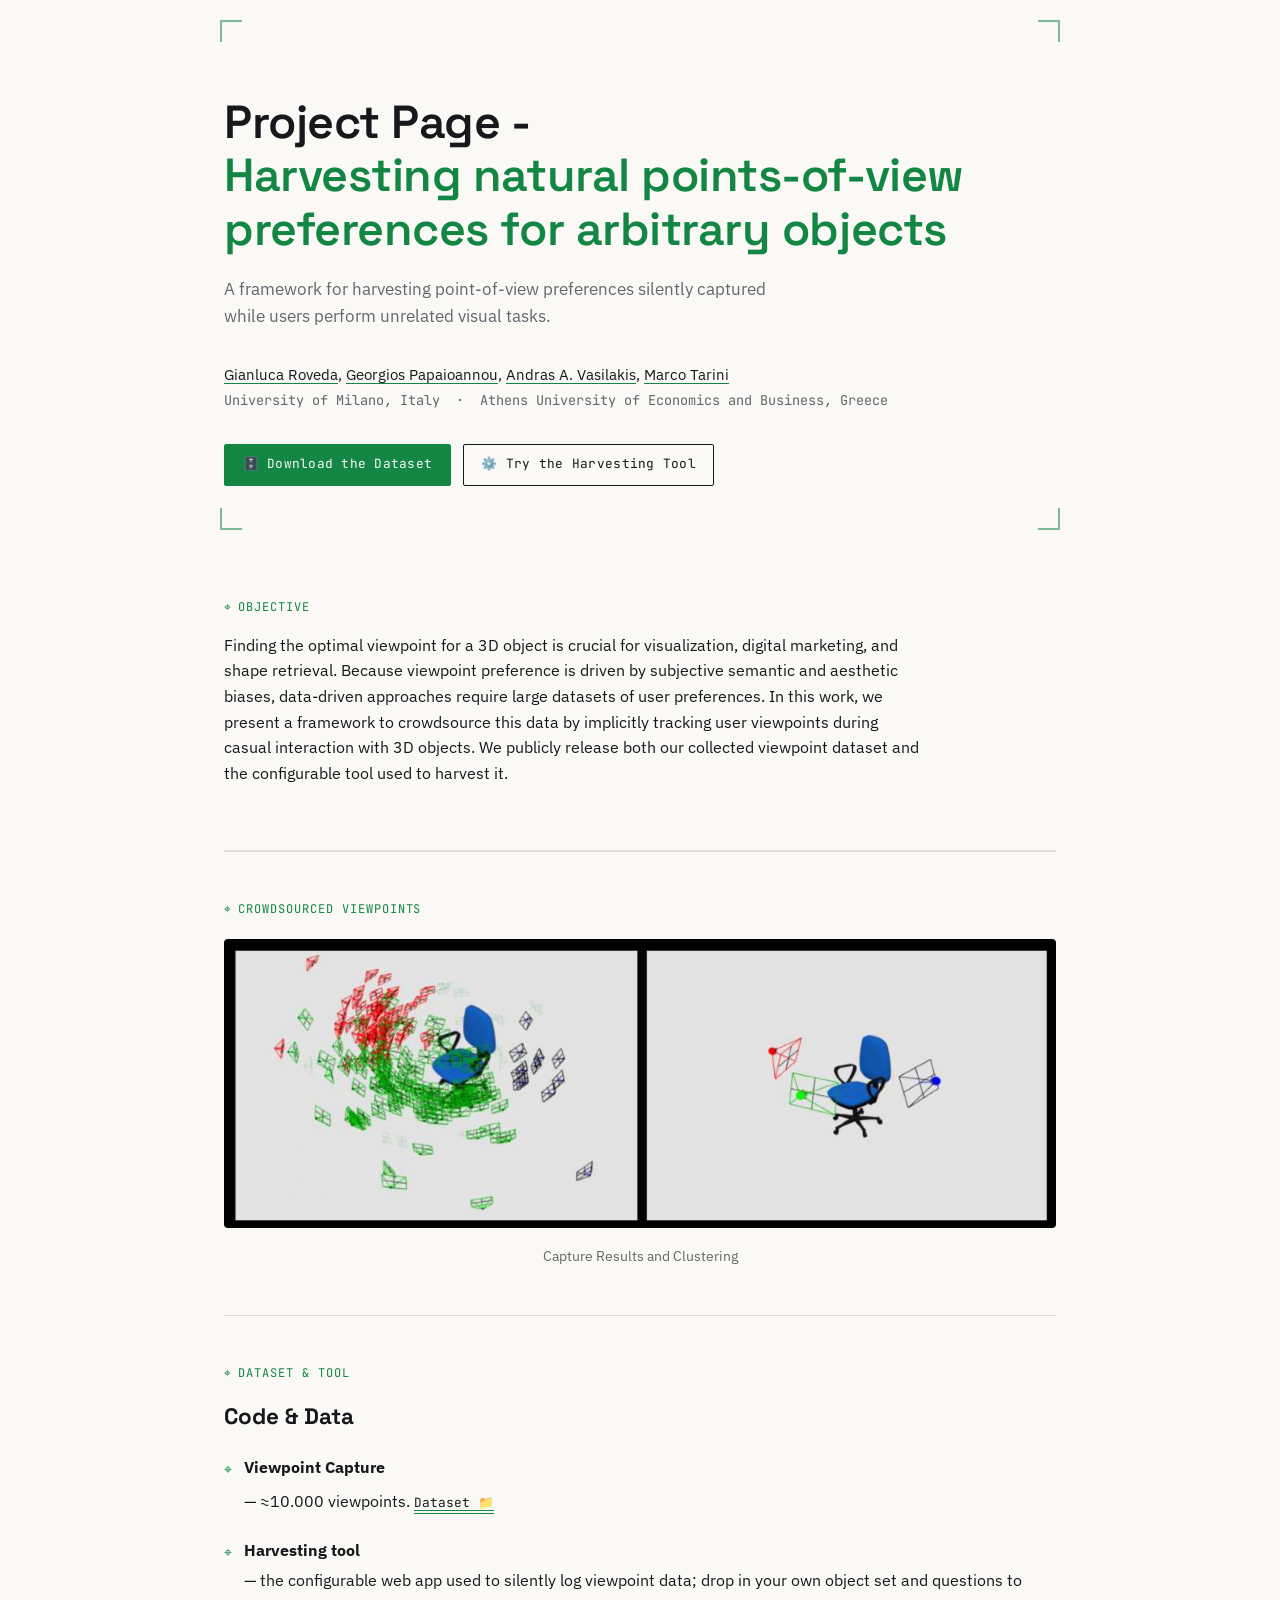
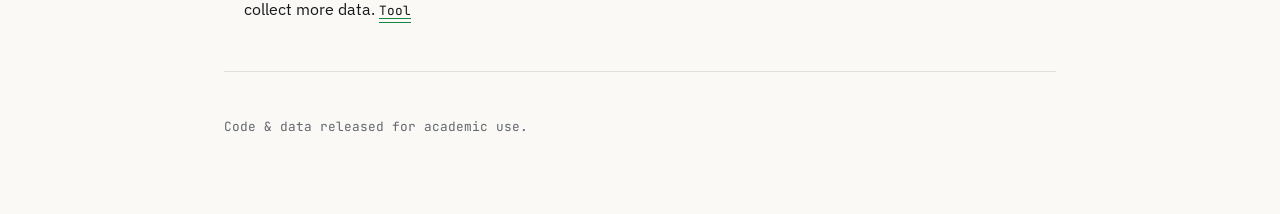
==== index.html @ 0e32238e "Update figcaption text for clarity" ====
<!DOCTYPE html>
<html lang="en">
<head>
<meta charset="UTF-8">
<meta name="viewport" content="width=device-width, initial-scale=1">
<title>Harvesting Natural Viewpoint Preferences</title>
<meta name="description" content="A framework to harvest large-scale datasets of natural viewpoint preferences for 3D objects.">

<link rel="preconnect" href="https://fonts.googleapis.com">
<link rel="preconnect" href="https://fonts.gstatic.com" crossorigin>
<link href="https://fonts.googleapis.com/css2?family=Space+Grotesk:wght@400;500;600;700&family=IBM+Plex+Sans:wght@400;500;600&family=JetBrains+Mono:wght@400;500&display=swap" rel="stylesheet">

<link rel="stylesheet" href="style.css">
</head>
<body>

<!-- ============ HERO ============ -->
<header class="hero">
  <div class="viewport-frame" aria-hidden="true">
    <span class="corner tl"></span><span class="corner tr"></span>
    <span class="corner bl"></span><span class="corner br"></span>
  </div>

  <div class="hero-inner">
    <h1> Project Page - <br><span class="accent-text">Harvesting natural points-of-view preferences for arbitrary objects</span></h1>
    <p class="subtitle">
      A framework for harvesting point-of-view preferences silently captured while
      users perform unrelated visual tasks.
    </p>

    <p class="authors">
      <a href="https://github.com/gianlucaroveda">Gianluca Roveda</a>,
      <a href="https://graphics.cs.aueb.gr/users/gepap/cv.html">Georgios Papaioannou</a>,
      <a href="https://graphics.cs.aueb.gr/users/abasilak/">Andras A. Vasilakis</a>,
      <a href="https://tarini.di.unimi.it/">Marco Tarini</a>
    </p>
    <p class="affiliations"> University of Milano, Italy &nbsp;·&nbsp;  Athens University of Economics and Business, Greece</p>

    <div class="cta-row">

      <a class="btn btn-primary" href="https://github.com/gianlucaroveda/Harvesting-natural-points-of-view-preferences-for-arbitrary-objects/tree/main/POV_capture" target="_blank">
        🗄️ Download the Dataset
      </a>
      <a class="btn" href="https://github.com/gianlucaroveda/Harvesting-natural-points-of-view-preferences-for-arbitrary-objects/tree/main/html" target="_blank">
        ⚙️ Try the Harvesting Tool
      </a>
    </div>
  </div>
</header>

<main>

  <section class="section" id="abstract">
    <p class="eyebrow"><span class="reticle" aria-hidden="true">⌖</span> OBJECTIVE</p>
    <p class="abstract-text">
      Finding the optimal viewpoint for a 3D object is crucial for visualization, digital
      marketing, and shape retrieval. Because viewpoint preference is driven by subjective
      semantic and aesthetic biases, data-driven approaches require large datasets of user
      preferences. In this work, we present a framework to crowdsource this data by implicitly
      tracking user viewpoints during casual interaction with 3D objects. We publicly release
      both our collected viewpoint dataset and the configurable tool used to harvest it.
    </p>
  </section>

  <hr class="rule">

 

  <hr class="rule">


    <section class="section" id="results-visualization">
    <p class="eyebrow"><span class="reticle" aria-hidden="true">⌖</span> CROWDSOURCED VIEWPOINTS</p>
    <div style="display: flex; flex-wrap: wrap;  justify-content: center; margin-top: 20px;">
      
      <figure style="flex: 1; min-width: 300px; max-width: 100%; margin: 0; text-align: center;">
        <img src="visual.jpg" alt="Visualizzazione dei cluster di punti di vista attorno a una sedia blu" style="width: 100%; height: auto; border-radius: 4px;">
        <figcaption style="font-size: 0.9rem; color: #666; margin-top: 8px;">Capture Results and Clustering</figcaption>
      </figure>



    </div>
  </section>
  <hr class="rule" >

  <!-- ============ DATA & TOOL ============ -->
  <section class="section" id="data">
    <p class="eyebrow"><span class="reticle" aria-hidden="true">⌖</span> DATASET &amp; TOOL</p>
    <h2>Code &amp; Data</h2>

    <ul class="asset-list">
      <li>
        <span class="reticle small" aria-hidden="true">⌖</span>
        <div>
          <strong>Viewpoint Capture</strong> — ≈10.000 viewpoints.
          <a class="download" href="https://github.com/gianlucaroveda/Harvesting-natural-points-of-view-preferences-for-arbitrary-objects/tree/main/POV_capture" >Dataset&nbsp;📁</a>
        </div>
      </li>
      <li>
        <span class="reticle small" aria-hidden="true">⌖</span>
        <div id="tool">
          <strong>Harvesting tool</strong> — the configurable web app used to silently log viewpoint data;
           drop in your own object set and questions to collect more data.
          <a class="download" href="https://github.com/gianlucaroveda/Harvesting-natural-points-of-view-preferences-for-arbitrary-objects/tree/main/html">Tool</a>
        </div>
      </li>
    </ul>
  </section>

  <hr class="rule">




</main>

<footer class="footer">
  <p>Code &amp; data released for academic use.</p>
</footer>

</body>
</html>
---- style.css ----
:root{
  --ink:#16181b;
  --muted:#63676e;
  --paper:#faf9f6;
  --line:#e2dfd8;
  --accent:#138643;
  --mono: 'JetBrains Mono', monospace;
  --display: 'Space Grotesk', sans-serif;
  --body: 'IBM Plex Sans', sans-serif;
}

*{box-sizing:border-box;}

body{
  margin:0;
  background:var(--paper);
  color:var(--ink);
  font-family:var(--body);
  line-height:1.6;
  -webkit-font-smoothing:antialiased;
}

a{color:var(--ink); text-decoration-color:var(--accent); text-underline-offset:3px;}
a:hover{color:var(--accent);}

sup{font-size:.6em;}

/* ---------- HERO ---------- */
.hero{
  position:relative;
  padding:6rem 1.5rem 4rem;
  max-width:880px;
  margin:0 auto;
}

.viewport-frame{position:absolute; inset:1.25rem; pointer-events:none;}
.corner{position:absolute; width:22px; height:22px; border:2px solid var(--accent); opacity:.55;}
.corner.tl{top:0; left:0; border-right:none; border-bottom:none;}
.corner.tr{top:0; right:0; border-left:none; border-bottom:none;}
.corner.bl{bottom:0; left:0; border-right:none; border-top:none;}
.corner.br{bottom:0; right:0; border-left:none; border-top:none;}

.hero-inner{position:relative; z-index:1;}

h1{
  font-family:var(--display);
  font-weight:600;
  font-size:clamp(1.9rem, 4vw, 2.9rem);
  line-height:1.15;
  margin:0 0 1.25rem;
  letter-spacing:-.01em;
}
.accent-text{color:var(--accent);}

.subtitle{
  font-size:1.05rem;
  color:var(--muted);
  max-width:56ch;
  margin:0 0 2rem;
}

.authors{margin:0 0 .25rem; font-size:.95rem;}
.affiliations{margin:0 0 2rem; font-size:.85rem; color:var(--muted); font-family:var(--mono);}

.cta-row{display:flex; flex-wrap:wrap; gap:.75rem;}
.btn{
  font-family:var(--mono);
  font-size:.8rem;
  letter-spacing:.02em;
  padding:.6rem 1.1rem;
  border:1px solid var(--ink);
  border-radius:2px;
  text-decoration:none;
  color:var(--ink);
}
.btn:hover{background:var(--ink); color:var(--paper);}
.btn-primary{background:var(--accent); border-color:var(--accent); color:var(--paper);}
.btn-primary:hover{background:var(--ink); border-color:var(--ink);}

/* ---------- SECTIONS ---------- */
main{max-width:880px; margin:0 auto; padding:0 1.5rem;}

.rule{border:none; border-top:1px solid var(--line); margin:0;}

.section{padding:3rem 0;}

.eyebrow{
  font-family:var(--mono);
  font-size:.75rem;
  letter-spacing:.08em;
  color:var(--accent);
  margin:0 0 1rem;
  display:flex; align-items:center; gap:.4rem;
}

.reticle{font-size:1em;}
.reticle.small{font-size:.9em; color:var(--accent); flex:none; margin-top:.15em;}

h2{
  font-family:var(--display);
  font-size:1.4rem;
  margin:0 0 1.25rem;
}

.abstract-text{max-width:70ch; color:var(--ink);}

/* paper card */
.paper-card{
  display:grid;
  grid-template-columns:96px 1fr;
  gap:1.5rem;
  border:1px solid var(--line);
  padding:1.5rem;
  border-radius:4px;
}
.paper-thumb{
  background:
    linear-gradient(135deg, var(--line) 25%, transparent 25%) -6px 0,
    linear-gradient(225deg, var(--line) 25%, transparent 25%) -6px 0;
  background-size:12px 12px;
  border-radius:3px;
  min-height:96px;
}
.paper-body h3{font-family:var(--display); font-size:1.05rem; margin:0 0 .5rem;}
.paper-authors{margin:0 0 .25rem; font-size:.9rem; color:var(--muted);}
.paper-venue{font-family:var(--mono); font-size:.75rem; color:var(--accent); margin:0 0 .75rem;}
.paper-desc{margin:0 0 1rem; font-size:.92rem;}
.link-row{display:flex; gap:.75rem;}
.link-chip{
  font-family:var(--mono);
  font-size:.8rem;
  border:1px solid var(--ink);
  padding:.3rem .7rem;
  border-radius:2px;
  text-decoration:none;
}
.link-chip:hover{background:var(--ink); color:var(--paper);}

/* asset list */
.asset-list{list-style:none; margin:0; padding:0; display:grid; gap:1.5rem;}
.asset-list li{display:flex; gap:.75rem; align-items:flex-start;}
.asset-list strong{display:block; margin-bottom:.25rem;}
.download{
  display:inline-block;
  margin-top:.5rem;
  font-family:var(--mono);
  font-size:.8rem;
  border-bottom:1px solid var(--accent);
}

/* bibtex */
.bibtex{
  background:#111214;
  color:#e7e5df;
  font-family:var(--mono);
  font-size:.8rem;
  line-height:1.6;
  padding:1.25rem 1.5rem;
  border-radius:4px;
  overflow-x:auto;
}

/* ---------- FOOTER ---------- */
.footer{
  max-width:880px;
  margin:0 auto;
  padding:2rem 1.5rem 4rem;
  font-size:.8rem;
  color:var(--muted);
  font-family:var(--mono);
}

@media (max-width:600px){
  .paper-card{grid-template-columns:1fr;}
  .paper-thumb{display:none;}
}
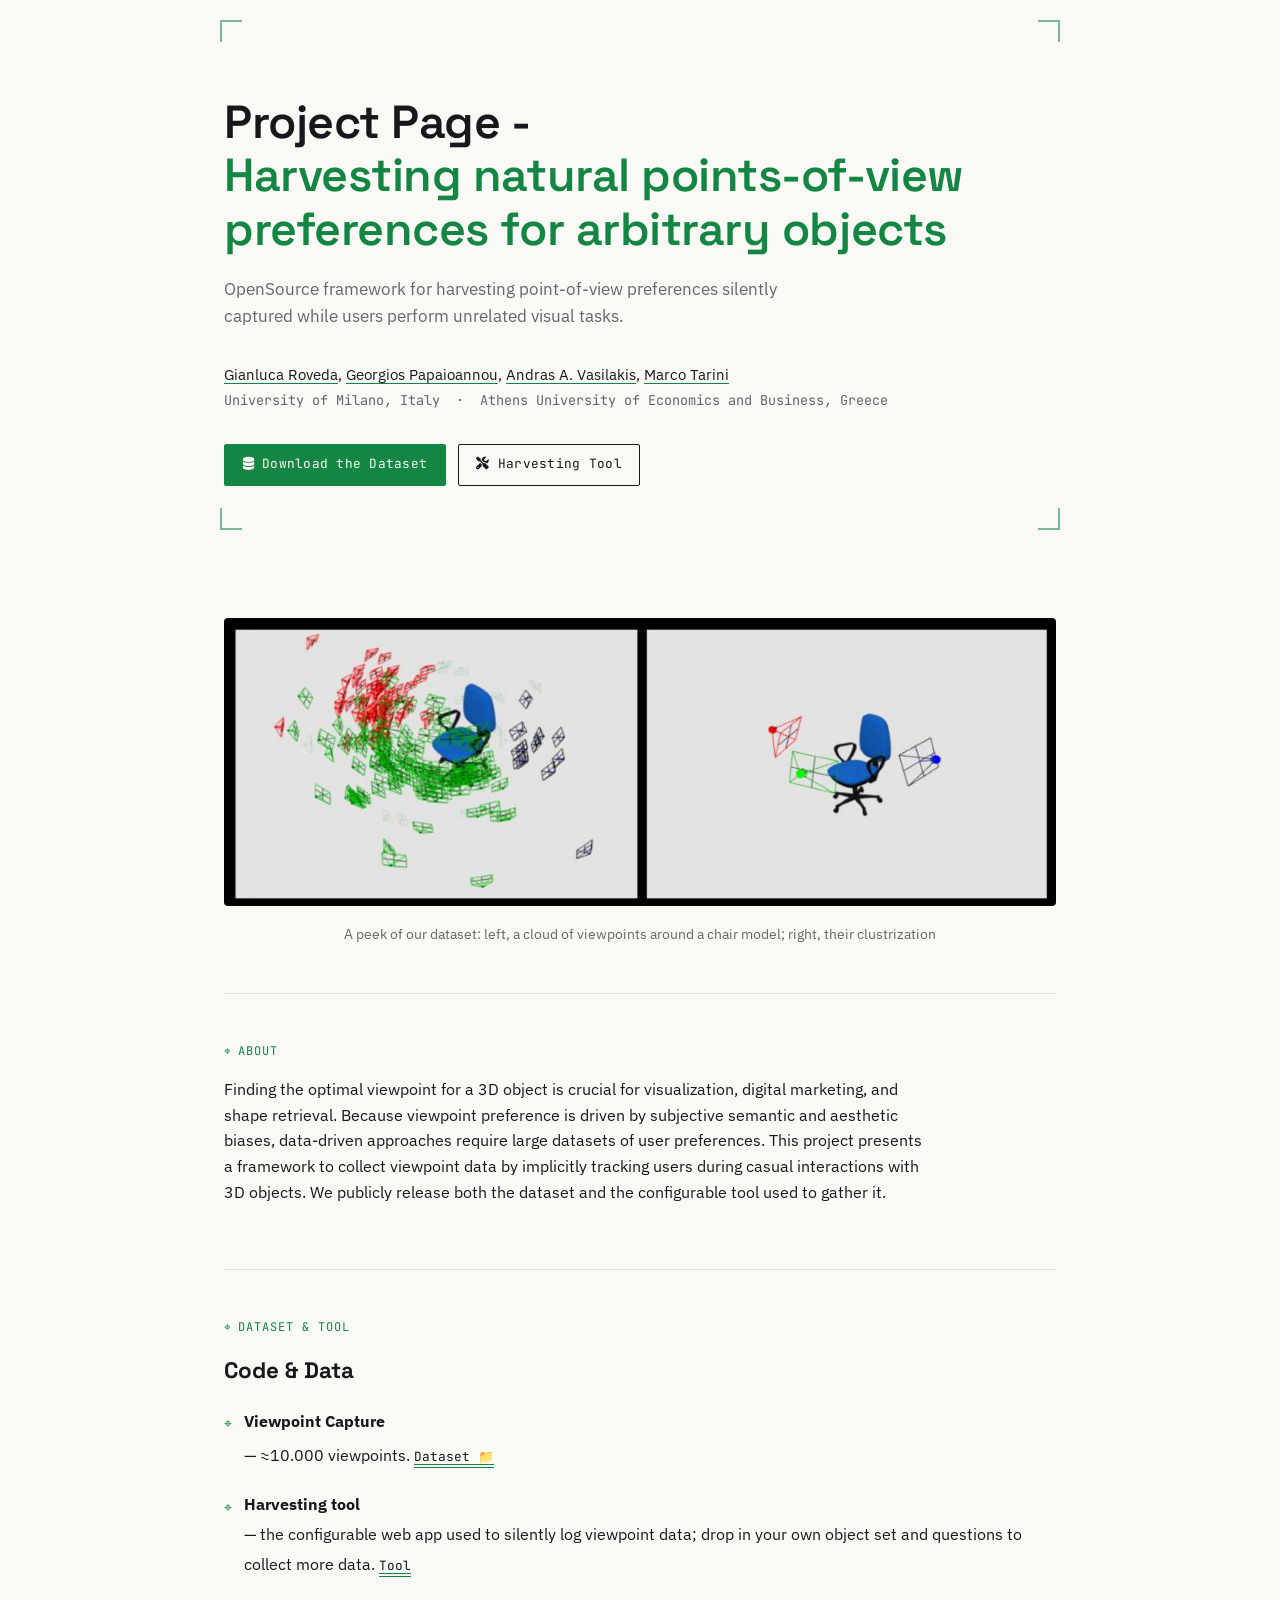
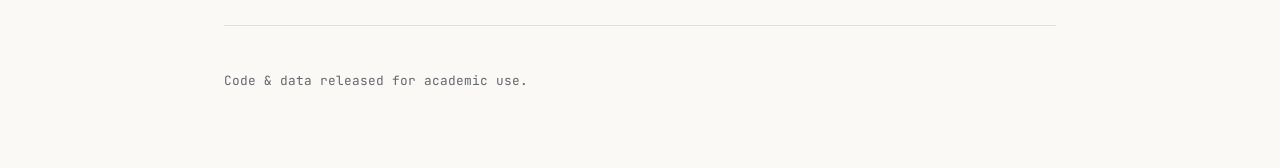
==== commit 98d54e4d: "Enhance index.html with icons and updated content Updated text and added Font Awesome icons for butt" ====
--- a/index.html
+++ b/index.html
@@ -5,7 +5,7 @@
 <meta name="viewport" content="width=device-width, initial-scale=1">
 <title>Harvesting Natural Viewpoint Preferences</title>
 <meta name="description" content="A framework to harvest large-scale datasets of natural viewpoint preferences for 3D objects.">
-
+<link rel="stylesheet" href="https://cdnjs.cloudflare.com/ajax/libs/font-awesome/6.5.1/css/all.min.css">
 <link rel="preconnect" href="https://fonts.googleapis.com">
 <link rel="preconnect" href="https://fonts.gstatic.com" crossorigin>
 <link href="https://fonts.googleapis.com/css2?family=Space+Grotesk:wght@400;500;600;700&family=IBM+Plex+Sans:wght@400;500;600&family=JetBrains+Mono:wght@400;500&display=swap" rel="stylesheet">
@@ -24,7 +24,7 @@
   <div class="hero-inner">
     <h1> Project Page - <br><span class="accent-text">Harvesting natural points-of-view preferences for arbitrary objects</span></h1>
     <p class="subtitle">
-      A framework for harvesting point-of-view preferences silently captured while
+      OpenSource framework for harvesting point-of-view preferences silently captured while
       users perform unrelated visual tasks.
     </p>
 
@@ -39,10 +39,10 @@
     <div class="cta-row">
 
       <a class="btn btn-primary" href="https://github.com/gianlucaroveda/Harvesting-natural-points-of-view-preferences-for-arbitrary-objects/tree/main/POV_capture" target="_blank">
-        🗄️ Download the Dataset
+        <i class="fas fa-database"></i> Download the Dataset
       </a>
       <a class="btn" href="https://github.com/gianlucaroveda/Harvesting-natural-points-of-view-preferences-for-arbitrary-objects/tree/main/html" target="_blank">
-        ⚙️ Try the Harvesting Tool
+        <i class="fas fa-tools"></i> Harvesting Tool
       </a>
     </div>
   </div>
@@ -50,15 +50,29 @@
 
 <main>
 
+      <section class="section" id="results-visualization">
+    <div style="display: flex; flex-wrap: wrap;  justify-content: center; margin-top: 20px;">
+      
+      <figure style="flex: 1; min-width: 300px; max-width: 100%; margin: 0; text-align: center;">
+        <img src="visual.jpg" alt="A peek of our dataset: left, a cloud of viewpoints around a chair model; right, their clustrization" style="width: 100%; height: auto; border-radius: 4px;">
+        <figcaption style="font-size: 0.9rem; color: #666; margin-top: 8px;">A peek of our dataset: left, a cloud of viewpoints around a chair model; right, their clustrization</figcaption>
+      </figure>
+
+
+
+    </div>
+  </section>
+  <hr class="rule" >
+
   <section class="section" id="abstract">
-    <p class="eyebrow"><span class="reticle" aria-hidden="true">⌖</span> OBJECTIVE</p>
+    <p class="eyebrow"><span class="reticle" aria-hidden="true">⌖</span> ABOUT</p>
     <p class="abstract-text">
       Finding the optimal viewpoint for a 3D object is crucial for visualization, digital
       marketing, and shape retrieval. Because viewpoint preference is driven by subjective
       semantic and aesthetic biases, data-driven approaches require large datasets of user
-      preferences. In this work, we present a framework to crowdsource this data by implicitly
-      tracking user viewpoints during casual interaction with 3D objects. We publicly release
-      both our collected viewpoint dataset and the configurable tool used to harvest it.
+      preferences. This project presents a framework to collect viewpoint data by implicitly
+       tracking users during casual interactions with 3D objects. We publicly release both the 
+       dataset and the configurable tool used to gather it.
     </p>
   </section>
 
@@ -66,23 +80,7 @@
 
  
 
-  <hr class="rule">
 
-
-    <section class="section" id="results-visualization">
-    <p class="eyebrow"><span class="reticle" aria-hidden="true">⌖</span> CROWDSOURCED VIEWPOINTS</p>
-    <div style="display: flex; flex-wrap: wrap;  justify-content: center; margin-top: 20px;">
-      
-      <figure style="flex: 1; min-width: 300px; max-width: 100%; margin: 0; text-align: center;">
-        <img src="visual.jpg" alt="Visualizzazione dei cluster di punti di vista attorno a una sedia blu" style="width: 100%; height: auto; border-radius: 4px;">
-        <figcaption style="font-size: 0.9rem; color: #666; margin-top: 8px;">Capture Results and Clustering</figcaption>
-      </figure>
-
-
-
-    </div>
-  </section>
-  <hr class="rule" >
 
   <!-- ============ DATA & TOOL ============ -->
   <section class="section" id="data">
@@ -110,11 +108,7 @@
 
   <hr class="rule">
 
-
-
-
 </main>
-
 <footer class="footer">
   <p>Code &amp; data released for academic use.</p>
 </footer>
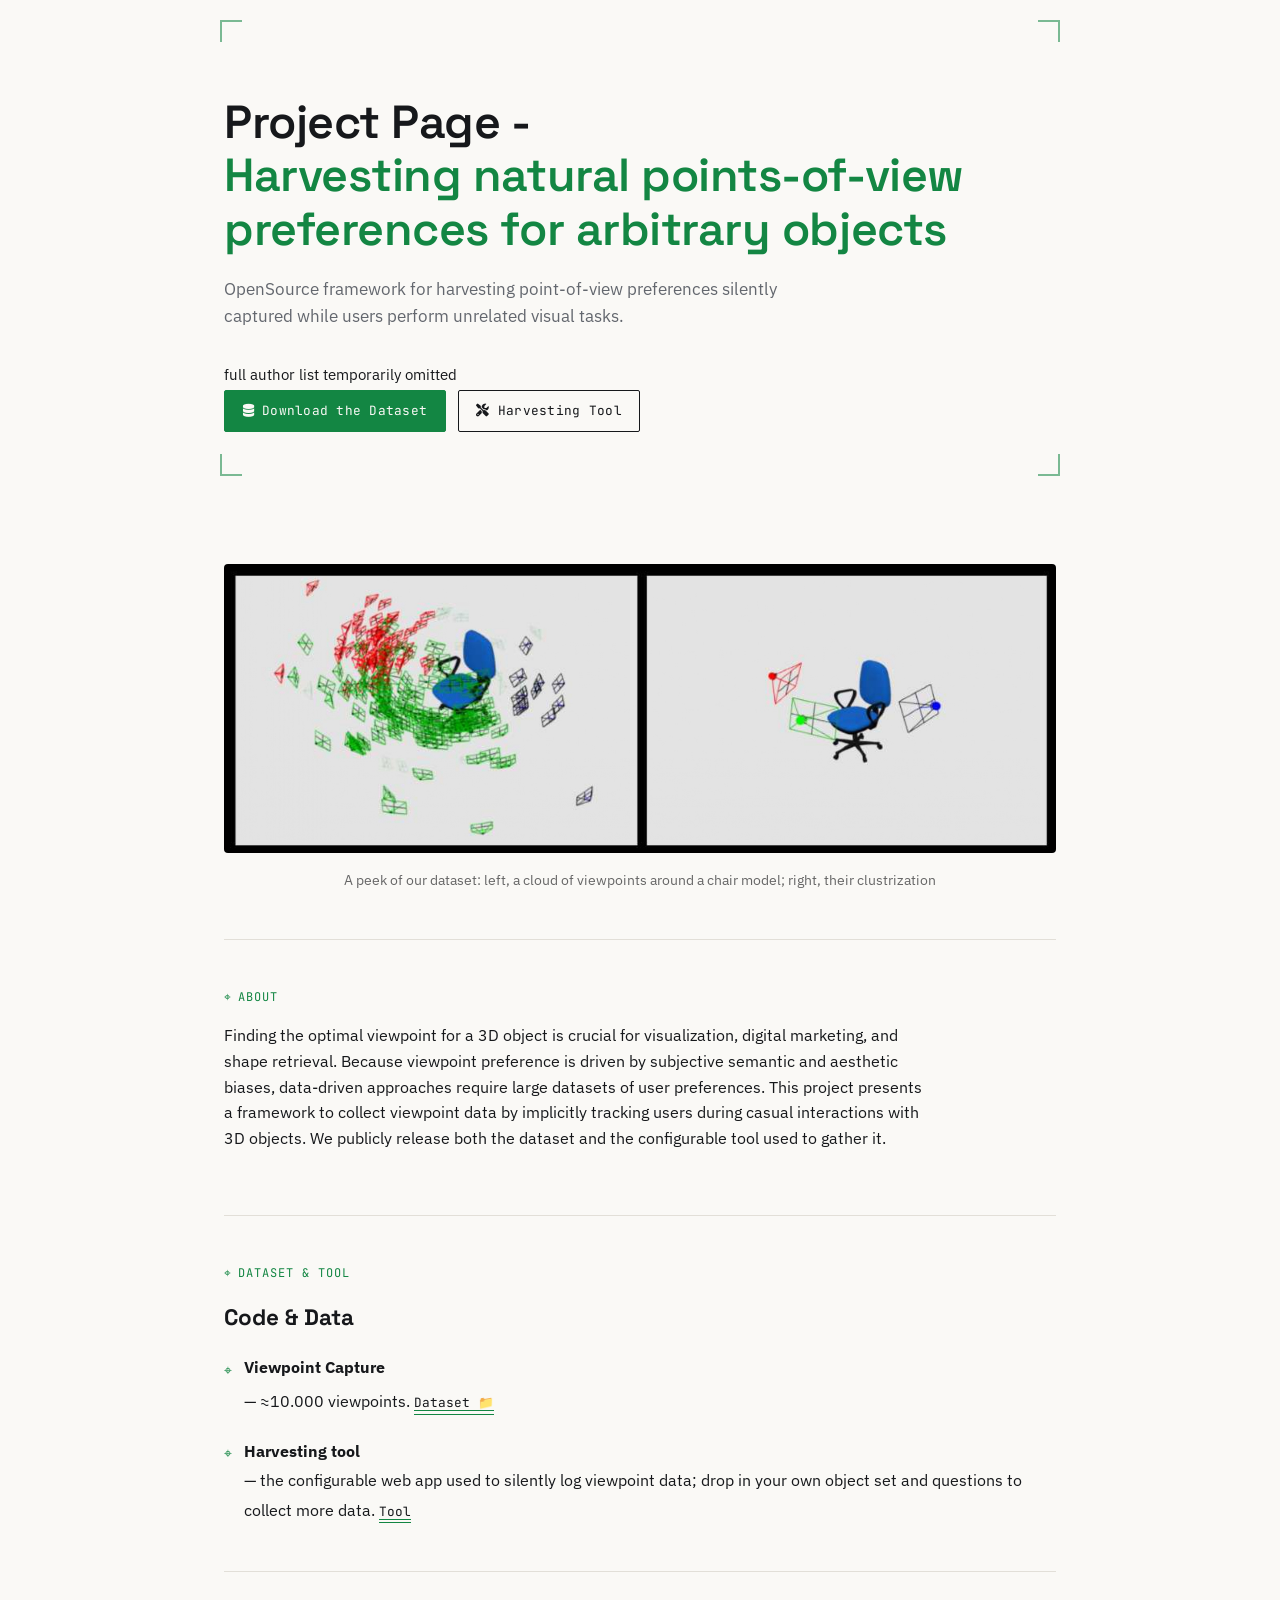
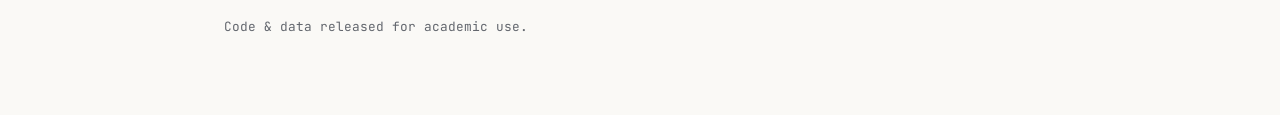
==== commit b2c92390: "update Removed specific author links and affiliations from the HTML." ====
--- a/index.html
+++ b/index.html
@@ -29,13 +29,9 @@
     </p>
 
     <p class="authors">
-      <a href="https://github.com/gianlucaroveda">Gianluca Roveda</a>,
-      <a href="https://graphics.cs.aueb.gr/users/gepap/cv.html">Georgios Papaioannou</a>,
-      <a href="https://graphics.cs.aueb.gr/users/abasilak/">Andras A. Vasilakis</a>,
-      <a href="https://tarini.di.unimi.it/">Marco Tarini</a>
+      full author list temporarily omitted
     </p>
-    <p class="affiliations"> University of Milano, Italy &nbsp;·&nbsp;  Athens University of Economics and Business, Greece</p>
-
+   
     <div class="cta-row">
 
       <a class="btn btn-primary" href="https://github.com/gianlucaroveda/Harvesting-natural-points-of-view-preferences-for-arbitrary-objects/tree/main/POV_capture" target="_blank">
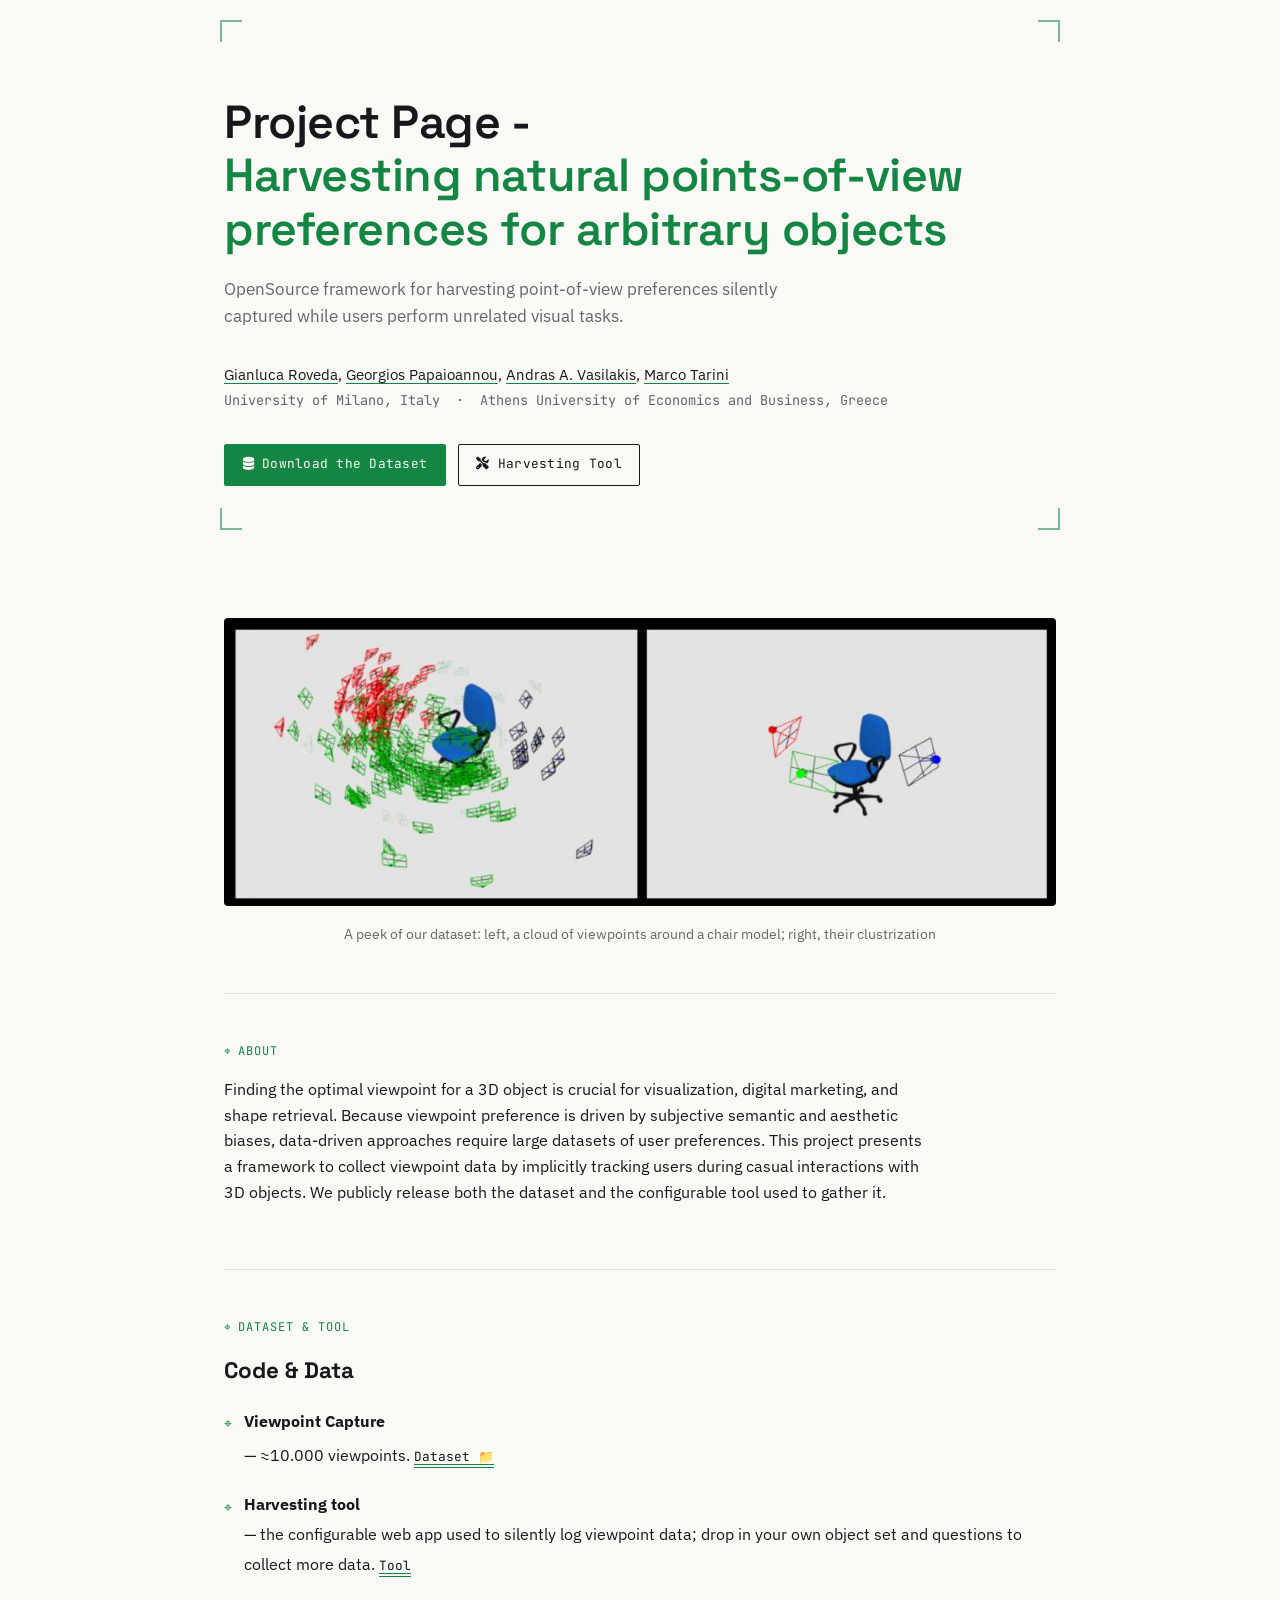
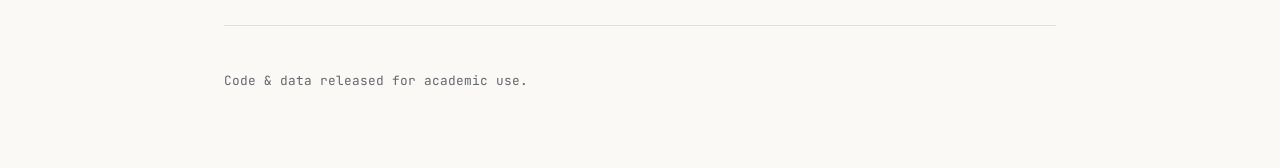
==== commit 1675add4: "authors" ====
--- a/index.html
+++ b/index.html
@@ -29,8 +29,13 @@
     </p>
 
     <p class="authors">
-      full author list temporarily omitted
+      <a href="https://github.com/gianlucaroveda">Gianluca Roveda</a>,
+      <a href="https://graphics.cs.aueb.gr/users/gepap/cv.html">Georgios Papaioannou</a>,
+      <a href="https://graphics.cs.aueb.gr/users/abasilak/">Andras A. Vasilakis</a>,
+      <a href="https://tarini.di.unimi.it/">Marco Tarini</a>
     </p>
+    <p class="affiliations"> University of Milano, Italy &nbsp;·&nbsp;  Athens University of Economics and Business, Greece</p>
+
    
     <div class="cta-row">
 
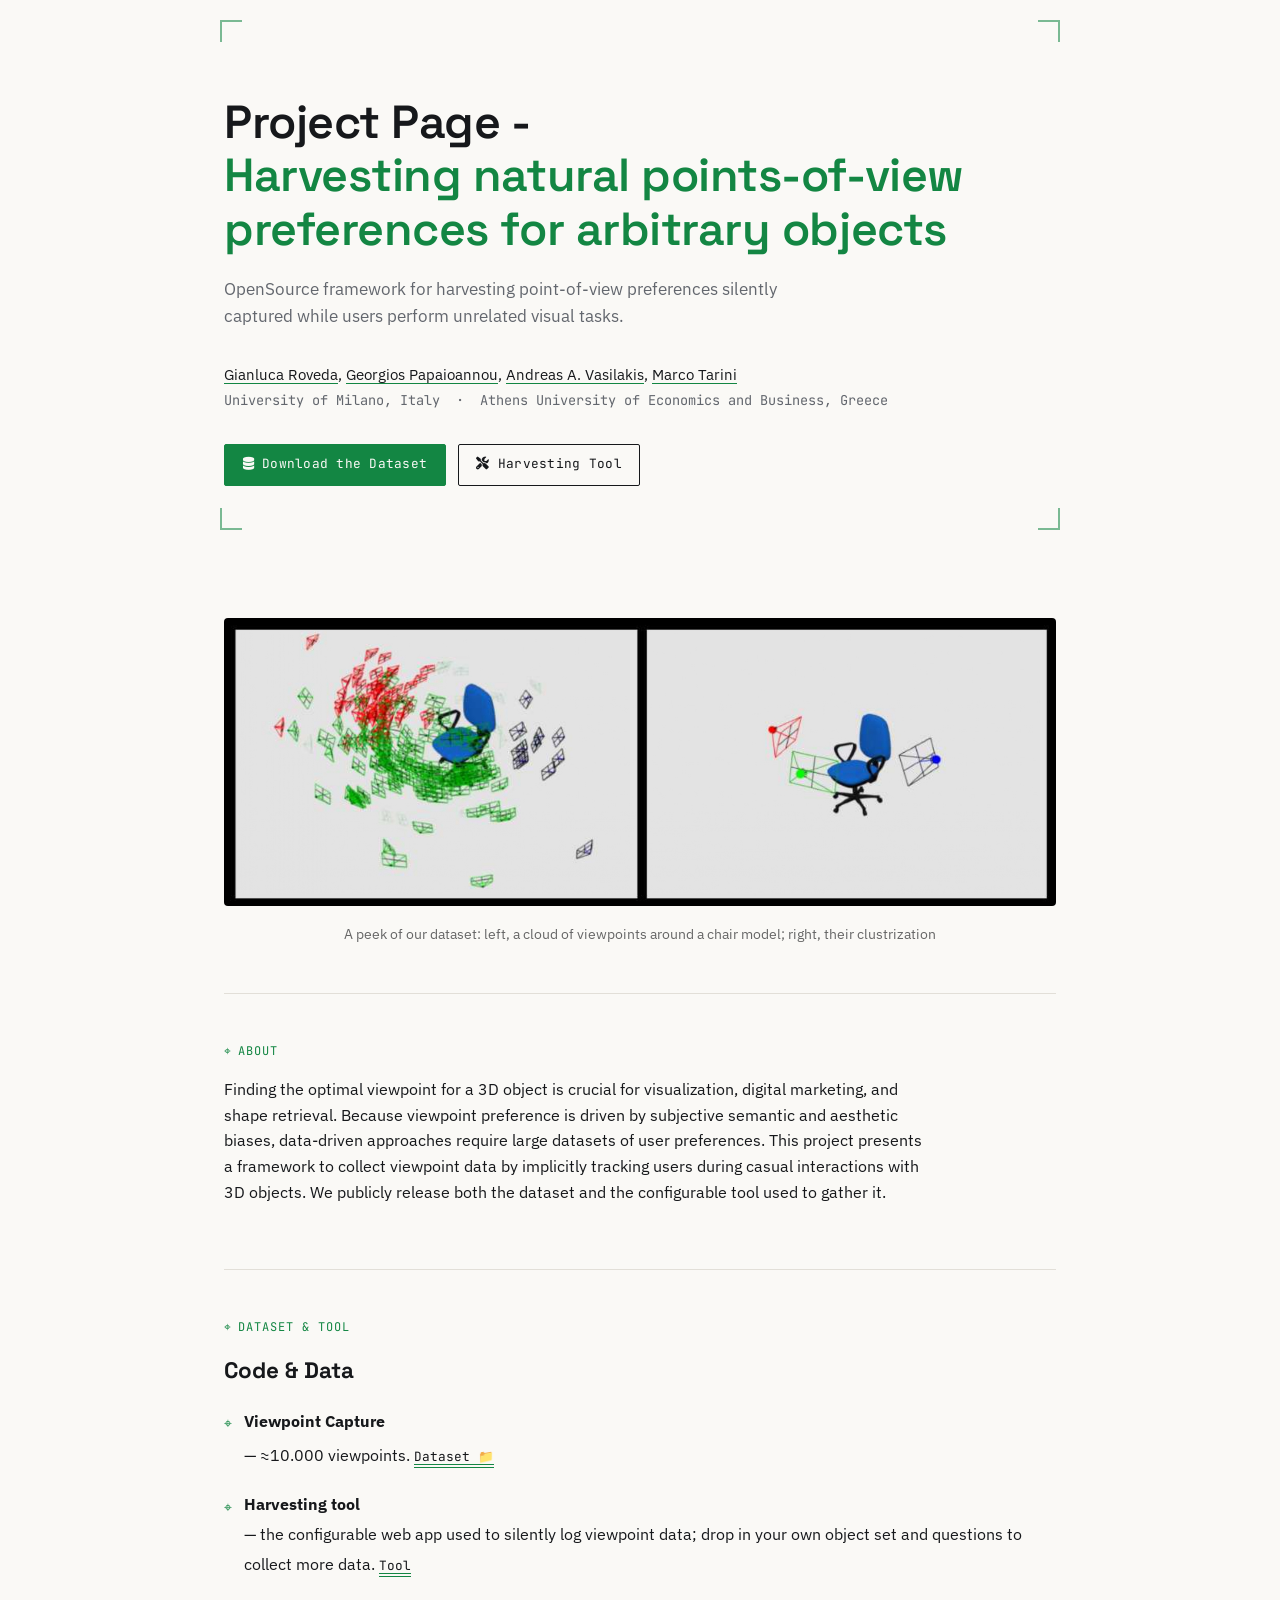
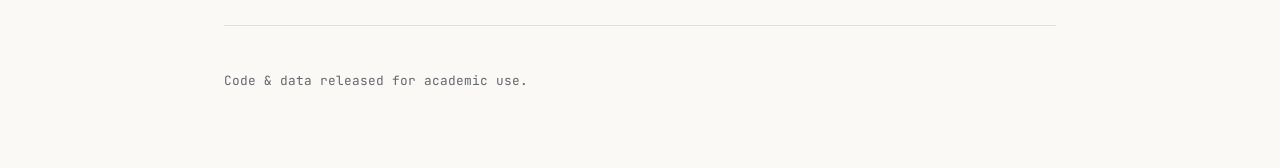
==== commit acc7f6e3: "Correction" ====
--- a/index.html
+++ b/index.html
@@ -31,7 +31,7 @@
     <p class="authors">
       <a href="https://github.com/gianlucaroveda">Gianluca Roveda</a>,
       <a href="https://graphics.cs.aueb.gr/users/gepap/cv.html">Georgios Papaioannou</a>,
-      <a href="https://graphics.cs.aueb.gr/users/abasilak/">Andras A. Vasilakis</a>,
+      <a href="https://graphics.cs.aueb.gr/users/abasilak/">Andreas A. Vasilakis</a>,
       <a href="https://tarini.di.unimi.it/">Marco Tarini</a>
     </p>
     <p class="affiliations"> University of Milano, Italy &nbsp;·&nbsp;  Athens University of Economics and Business, Greece</p>
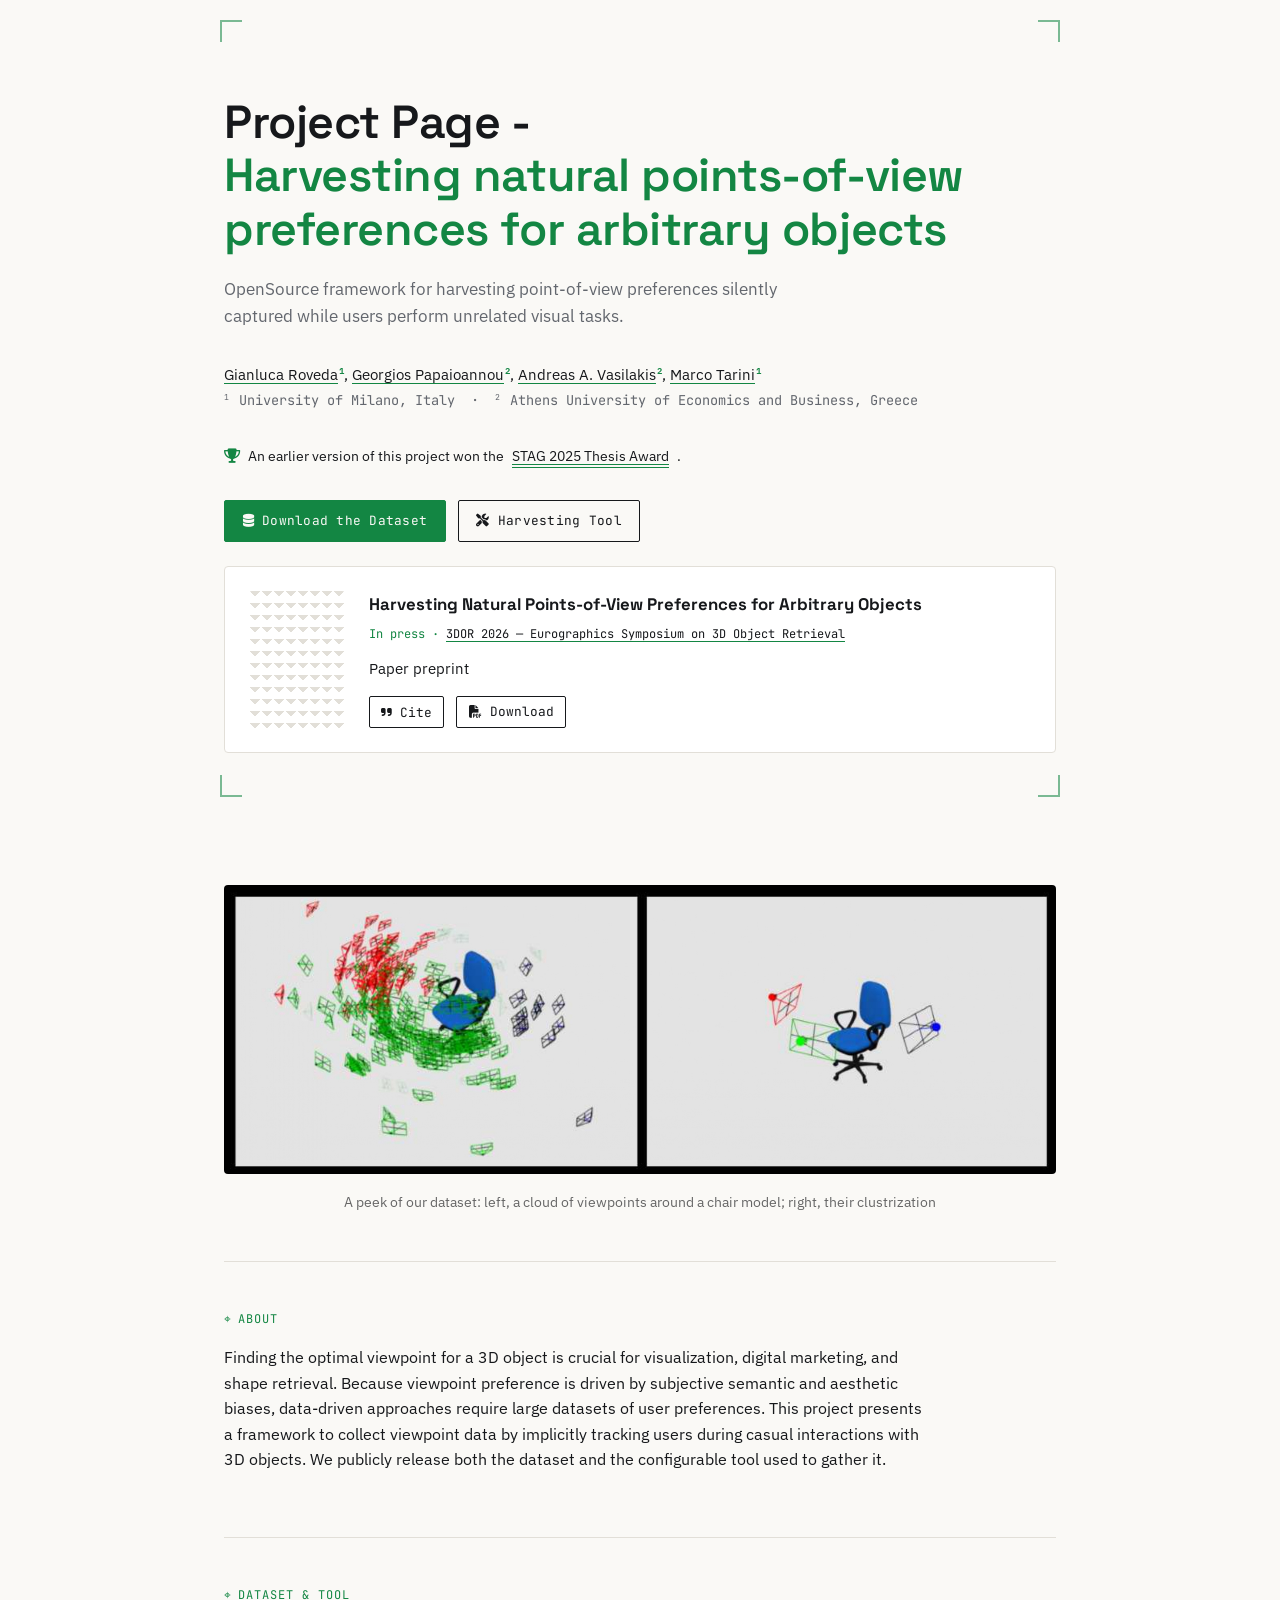
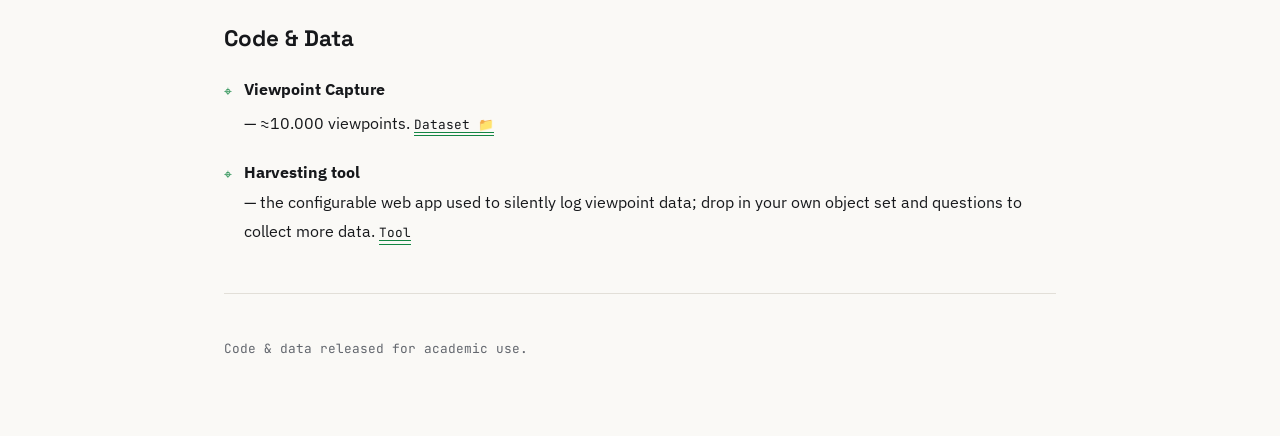
==== commit 24844f93: "Add files via upload" ====
--- a/index.html
+++ b/index.html
@@ -29,14 +29,22 @@
     </p>
 
     <p class="authors">
-      <a href="https://github.com/gianlucaroveda">Gianluca Roveda</a>,
-      <a href="https://graphics.cs.aueb.gr/users/gepap/cv.html">Georgios Papaioannou</a>,
-      <a href="https://graphics.cs.aueb.gr/users/abasilak/">Andreas A. Vasilakis</a>,
-      <a href="https://tarini.di.unimi.it/">Marco Tarini</a>
-    </p>
-    <p class="affiliations"> University of Milano, Italy &nbsp;·&nbsp;  Athens University of Economics and Business, Greece</p>
-
-   
+      <a href="https://github.com/gianlucaroveda">Gianluca Roveda</a><sup><a href="#aff-1">1</a></sup>,
+      <a href="https://graphics.cs.aueb.gr/users/gepap/cv.html">Georgios Papaioannou</a><sup><a href="#aff-2">2</a></sup>,
+      <a href="https://graphics.cs.aueb.gr/users/abasilak/">Andreas A. Vasilakis</a><sup><a href="#aff-2">2</a></sup>,
+      <a href="https://tarini.di.unimi.it/">Marco Tarini</a><sup><a href="#aff-1">1</a></sup>
+    </p>
+    <p class="affiliations">
+      <span id="aff-1"><sup>1</sup> University of Milano, Italy</span> &nbsp;·&nbsp;
+      <span id="aff-2"><sup>2</sup> Athens University of Economics and Business, Greece</span>
+    </p>
+
+    <p class="award-badge">
+      <i class="fas fa-trophy" aria-hidden="true"></i>
+      An earlier version of this project won the
+      <a href="https://www.stag-conference.org/2025/pages/call-for-thesis.html" target="_blank">STAG 2025 Thesis Award</a>.
+    </p>
+
     <div class="cta-row">
 
       <a class="btn btn-primary" href="https://github.com/gianlucaroveda/Harvesting-natural-points-of-view-preferences-for-arbitrary-objects/tree/main/POV_capture" target="_blank">
@@ -45,6 +53,28 @@
       <a class="btn" href="https://github.com/gianlucaroveda/Harvesting-natural-points-of-view-preferences-for-arbitrary-objects/tree/main/html" target="_blank">
         <i class="fas fa-tools"></i> Harvesting Tool
       </a>
+    </div>
+
+    <!-- TODO: swap the paper-thumb placeholder for a real preview image,
+         and link the actual PDF once it's on 3DOR. -->
+    <div class="paper-card">
+      <div class="paper-thumb" aria-hidden="true"></div>
+      <div class="paper-body">
+        <h3>Harvesting Natural Points-of-View Preferences for Arbitrary Objects</h3>
+        <p class="paper-venue">
+          In press ·
+          <a href="https://sites.google.com/view/3dor26/home" target="_blank">3DOR 2026 — Eurographics Symposium on 3D Object Retrieval</a>
+        </p>
+        <p class="paper-desc">Paper preprint </p>
+        <div class="link-row">
+          <button type="button" class="link-chip cite-toggle" id="cite-toggle" aria-haspopup="dialog" aria-controls="cite-modal">
+            <i class="fas fa-quote-right"></i> Cite
+          </button>
+          <a class="link-chip" href="#" target="_blank">
+            <i class="fas fa-file-pdf"></i> Download
+          </a>
+        </div>
+      </div>
     </div>
   </div>
 </header>
@@ -109,10 +139,65 @@
 
   <hr class="rule">
 
+  <!-- ============ CITATION (future) ============
+       Draft bibtex, kept here for when 3DOR publishes the official entry.
+       When ready, drop this into the #cite-note box in the hero above,
+       replacing the "in press" placeholder paragraph.
+
+  @inproceedings{roveda2026harvesting,
+    author    = {Roveda, Gianluca and Papaioannou, Georgios and Vasilakis, Andreas A. and Tarini, Marco},
+    title     = {Harvesting Natural Points-of-View Preferences for Arbitrary Objects},
+    booktitle = {Eurographics Workshop on 3D Object Retrieval (3DOR)},
+    year      = {2026},
+    note      = {in press}
+  }
+  -->
+
 </main>
 <footer class="footer">
   <p>Code &amp; data released for academic use.</p>
 </footer>
 
+<!-- ============ CITE MODAL ============ -->
+<!-- Placeholder message. Once 3DOR publishes the official entry, replace the
+     paragraph below with the real bibtex (draft kept as a comment further up
+     this file, near the old CITATION section, for reference). -->
+<div class="modal-backdrop" id="cite-modal" hidden>
+  <div class="modal-box" role="dialog" aria-modal="true" aria-labelledby="cite-modal-title">
+    <button type="button" class="modal-close" id="cite-modal-close" aria-label="Close">&times;</button>
+    <h3 id="cite-modal-title">Cite this work</h3>
+    <p>The paper is currently in press at <a href="https://sites.google.com/view/3dor26/home" target="_blank">3DOR 2026</a>. The full citation will appear here as soon as it's published.</p>
+  </div>
+</div>
+
+<script>
+  (function () {
+    const btn = document.getElementById('cite-toggle');
+    const modal = document.getElementById('cite-modal');
+    const closeBtn = document.getElementById('cite-modal-close');
+    if (!btn || !modal || !closeBtn) return;
+
+    function openModal() {
+      modal.removeAttribute('hidden');
+      btn.setAttribute('aria-expanded', 'true');
+      closeBtn.focus();
+    }
+    function closeModal() {
+      modal.setAttribute('hidden', '');
+      btn.setAttribute('aria-expanded', 'false');
+      btn.focus();
+    }
+
+    btn.addEventListener('click', openModal);
+    closeBtn.addEventListener('click', closeModal);
+    modal.addEventListener('click', function (e) {
+      if (e.target === modal) closeModal(); // click on backdrop
+    });
+    document.addEventListener('keydown', function (e) {
+      if (e.key === 'Escape' && !modal.hasAttribute('hidden')) closeModal();
+    });
+  })();
+</script>
+
 </body>
 </html>
--- a/style.css
+++ b/style.css
@@ -60,7 +60,26 @@
 }
 
 .authors{margin:0 0 .25rem; font-size:.95rem;}
+.authors sup{margin-left:1px;}
+.authors sup a{
+  color:var(--accent);
+  text-decoration:none;
+  font-weight:600;
+}
+.authors sup a:hover{text-decoration:underline;}
 .affiliations{margin:0 0 2rem; font-size:.85rem; color:var(--muted); font-family:var(--mono);}
+.affiliations sup{margin-right:2px;}
+
+.award-badge{
+  display:flex;
+  align-items:center;
+  gap:.5rem;
+  margin:0 0 2rem;
+  font-size:.9rem;
+  color:var(--ink);
+}
+.award-badge i{color:var(--accent);}
+.award-badge a{border-bottom:1px solid var(--accent);}
 
 .cta-row{display:flex; flex-wrap:wrap; gap:.75rem;}
 .btn{
@@ -112,6 +131,9 @@
   border:1px solid var(--line);
   padding:1.5rem;
   border-radius:4px;
+  margin-top:1.5rem;
+  width:100%;
+  background:#fff;
 }
 .paper-thumb{
   background:
@@ -133,8 +155,57 @@
   padding:.3rem .7rem;
   border-radius:2px;
   text-decoration:none;
-}
+  color:var(--ink);
+}
+button.link-chip{background:none; cursor:pointer;}
 .link-chip:hover{background:var(--ink); color:var(--paper);}
+.link-chip[aria-expanded="true"]{background:var(--ink); color:var(--paper);}
+
+/* cite modal */
+.modal-backdrop{
+  position:fixed;
+  inset:0;
+  background:rgba(22,24,27,.55);
+  display:flex;
+  align-items:center;
+  justify-content:center;
+  padding:1.5rem;
+  z-index:100;
+}
+.modal-backdrop[hidden]{display:none;}
+.modal-box{
+  position:relative;
+  background:var(--paper);
+  border:1px solid var(--line);
+  border-radius:6px;
+  max-width:440px;
+  width:100%;
+  padding:2rem 1.75rem 1.75rem;
+  box-shadow:0 12px 32px rgba(0,0,0,.18);
+}
+.modal-box h3{
+  font-family:var(--display);
+  font-size:1.1rem;
+  margin:0 0 .75rem;
+}
+.modal-box p{
+  margin:0;
+  font-size:.92rem;
+  color:var(--muted);
+}
+.modal-close{
+  position:absolute;
+  top:.6rem;
+  right:.75rem;
+  background:none;
+  border:none;
+  font-size:1.4rem;
+  line-height:1;
+  color:var(--muted);
+  cursor:pointer;
+  padding:.25rem;
+}
+.modal-close:hover{color:var(--ink);}
 
 /* asset list */
 .asset-list{list-style:none; margin:0; padding:0; display:grid; gap:1.5rem;}
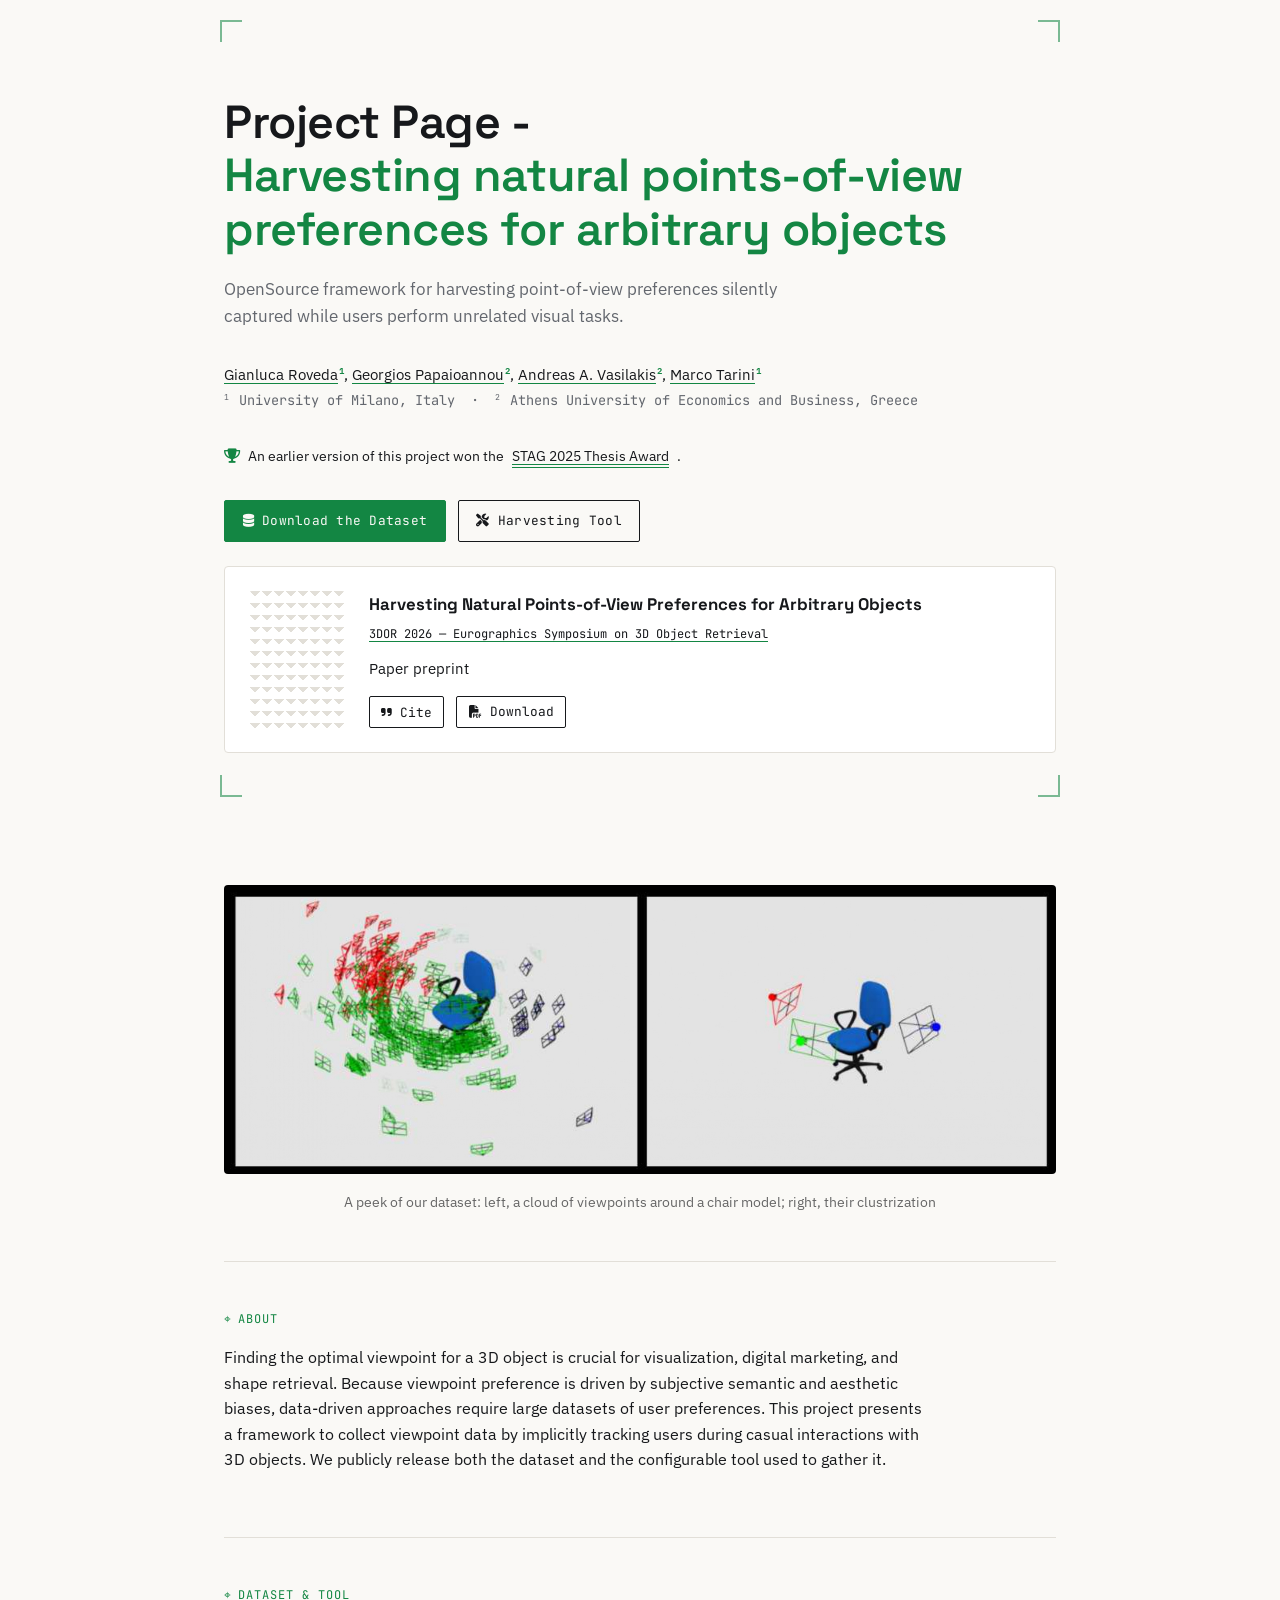
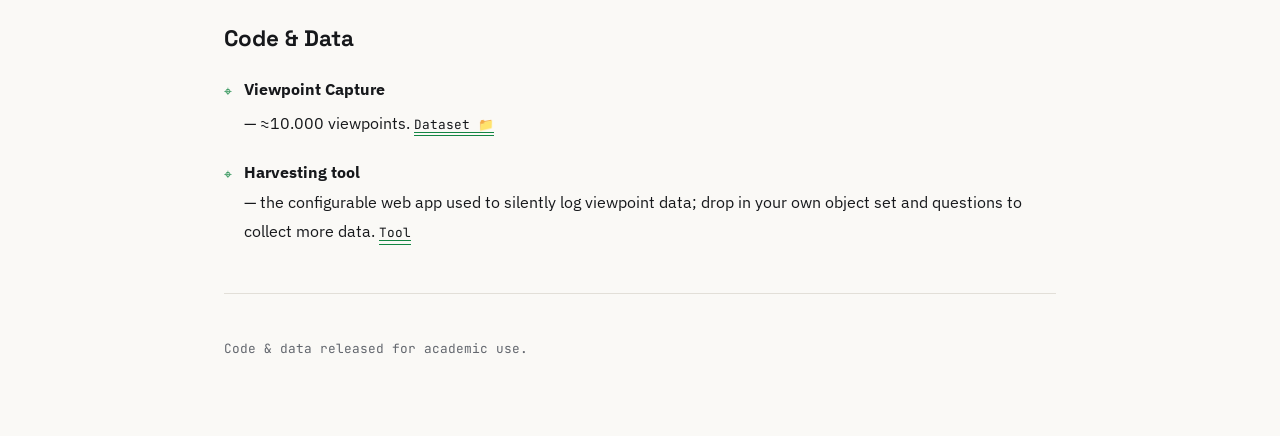
==== commit 443962e0: "Change download link for paper to specific filename Updated the download link for the paper to inclu" ====
--- a/index.html
+++ b/index.html
@@ -62,7 +62,6 @@
       <div class="paper-body">
         <h3>Harvesting Natural Points-of-View Preferences for Arbitrary Objects</h3>
         <p class="paper-venue">
-          In press ·
           <a href="https://sites.google.com/view/3dor26/home" target="_blank">3DOR 2026 — Eurographics Symposium on 3D Object Retrieval</a>
         </p>
         <p class="paper-desc">Paper preprint </p>
@@ -70,9 +69,9 @@
           <button type="button" class="link-chip cite-toggle" id="cite-toggle" aria-haspopup="dialog" aria-controls="cite-modal">
             <i class="fas fa-quote-right"></i> Cite
           </button>
-          <a class="link-chip" href="#" target="_blank">
-            <i class="fas fa-file-pdf"></i> Download
-          </a>
+          <a class="link-chip" href="paper.pdf" download="Harvesting_Natural_Points_of_View_Preferences.pdf">
+          <i class="fas fa-file-pdf"></i> Download
+        </a>
         </div>
       </div>
     </div>
@@ -165,8 +164,17 @@
 <div class="modal-backdrop" id="cite-modal" hidden>
   <div class="modal-box" role="dialog" aria-modal="true" aria-labelledby="cite-modal-title">
     <button type="button" class="modal-close" id="cite-modal-close" aria-label="Close">&times;</button>
-    <h3 id="cite-modal-title">Cite this work</h3>
-    <p>The paper is currently in press at <a href="https://sites.google.com/view/3dor26/home" target="_blank">3DOR 2026</a>. The full citation will appear here as soon as it's published.</p>
+   <h3 id="cite-modal-title">Cite this work</h3>
+    <pre><code>@inproceedings{povHarvest,
+    booktitle = {Eurographics Symposium on 3D Object Retrieval (3DOR)},
+    editor = {Biasotti, Silvia and van Blokland, Bart Iver},
+    title = {Harvesting natural points-of-view preferences for arbitrary objects},
+    author = {Roveda, Gianluca and Papaioannou, Georgios and Vasilakis, Andreas A. and Tarini, Marco},
+    year = {2026},
+    publisher = {The Eurographics Association},
+    ISBN = {978-3-03868-315-5},
+    DOI = {10.2312/3dor.20261000}
+    }</code></pre>
   </div>
 </div>
 
